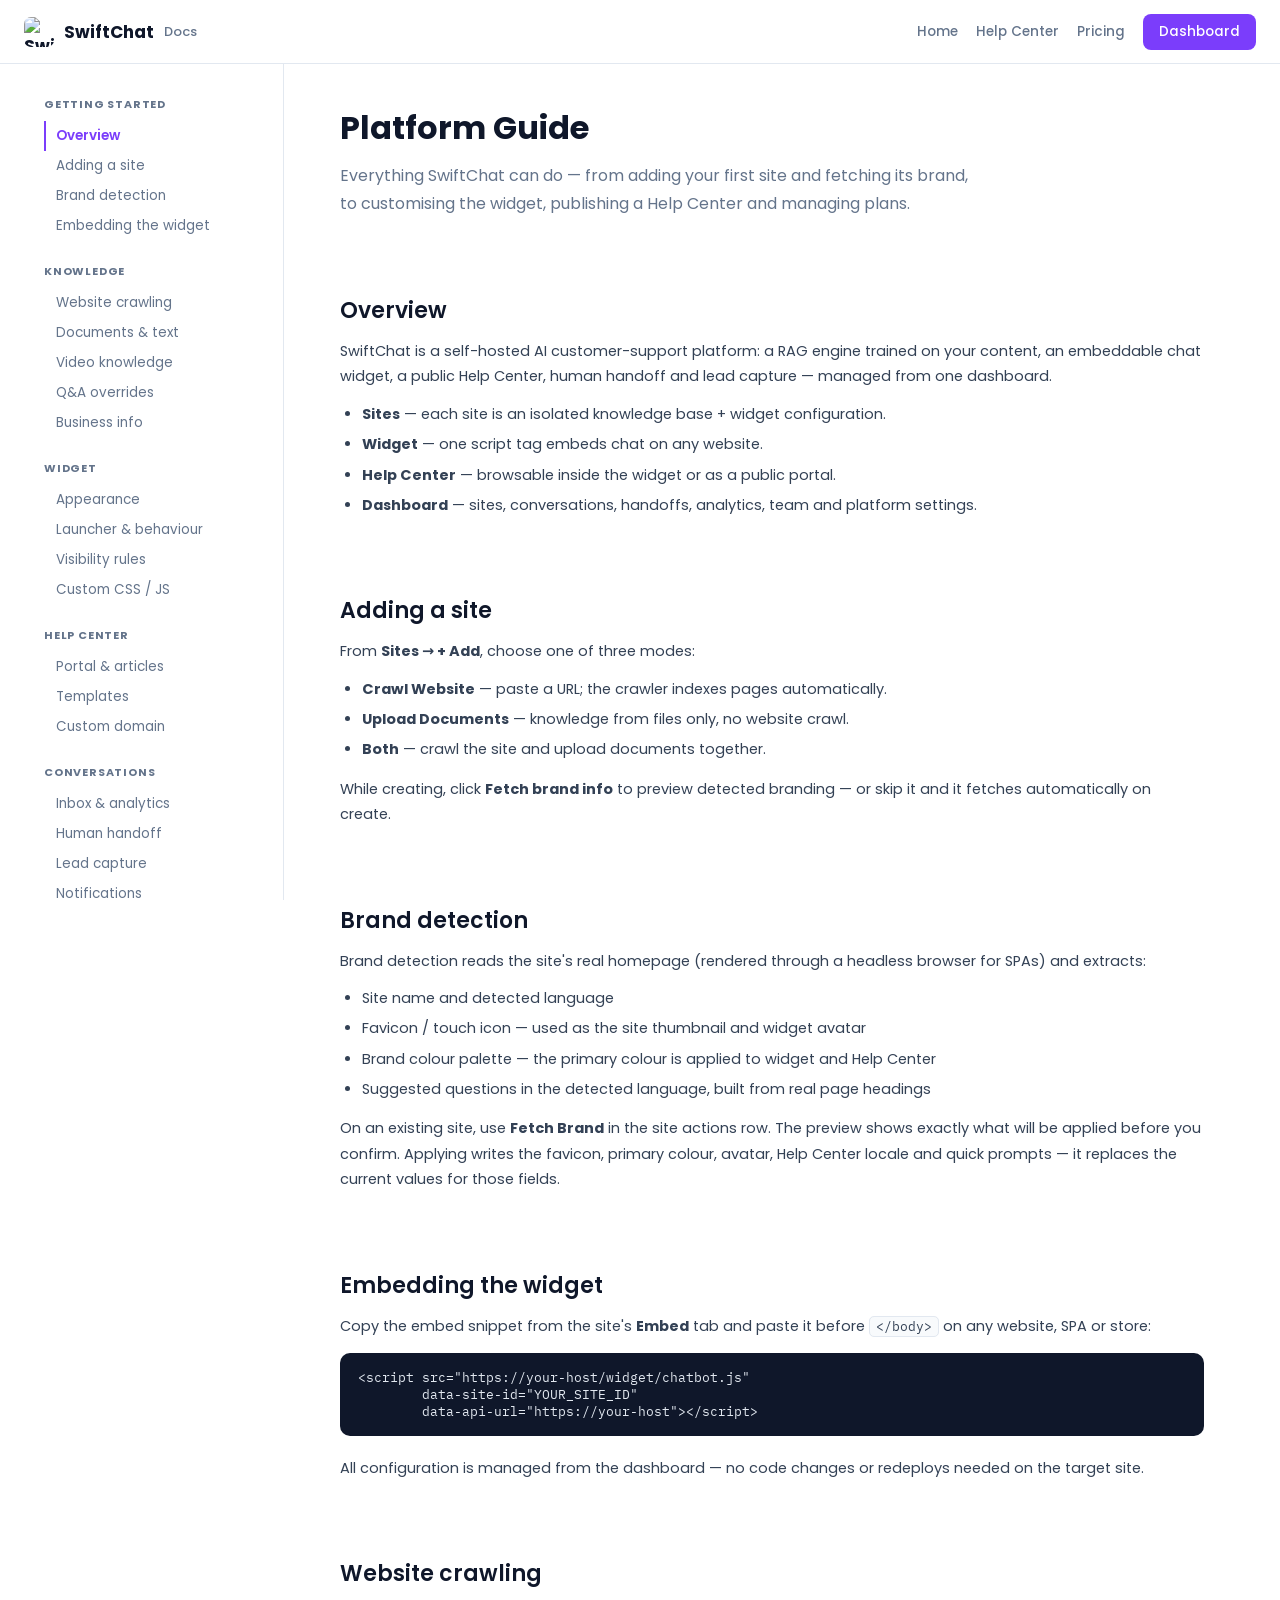
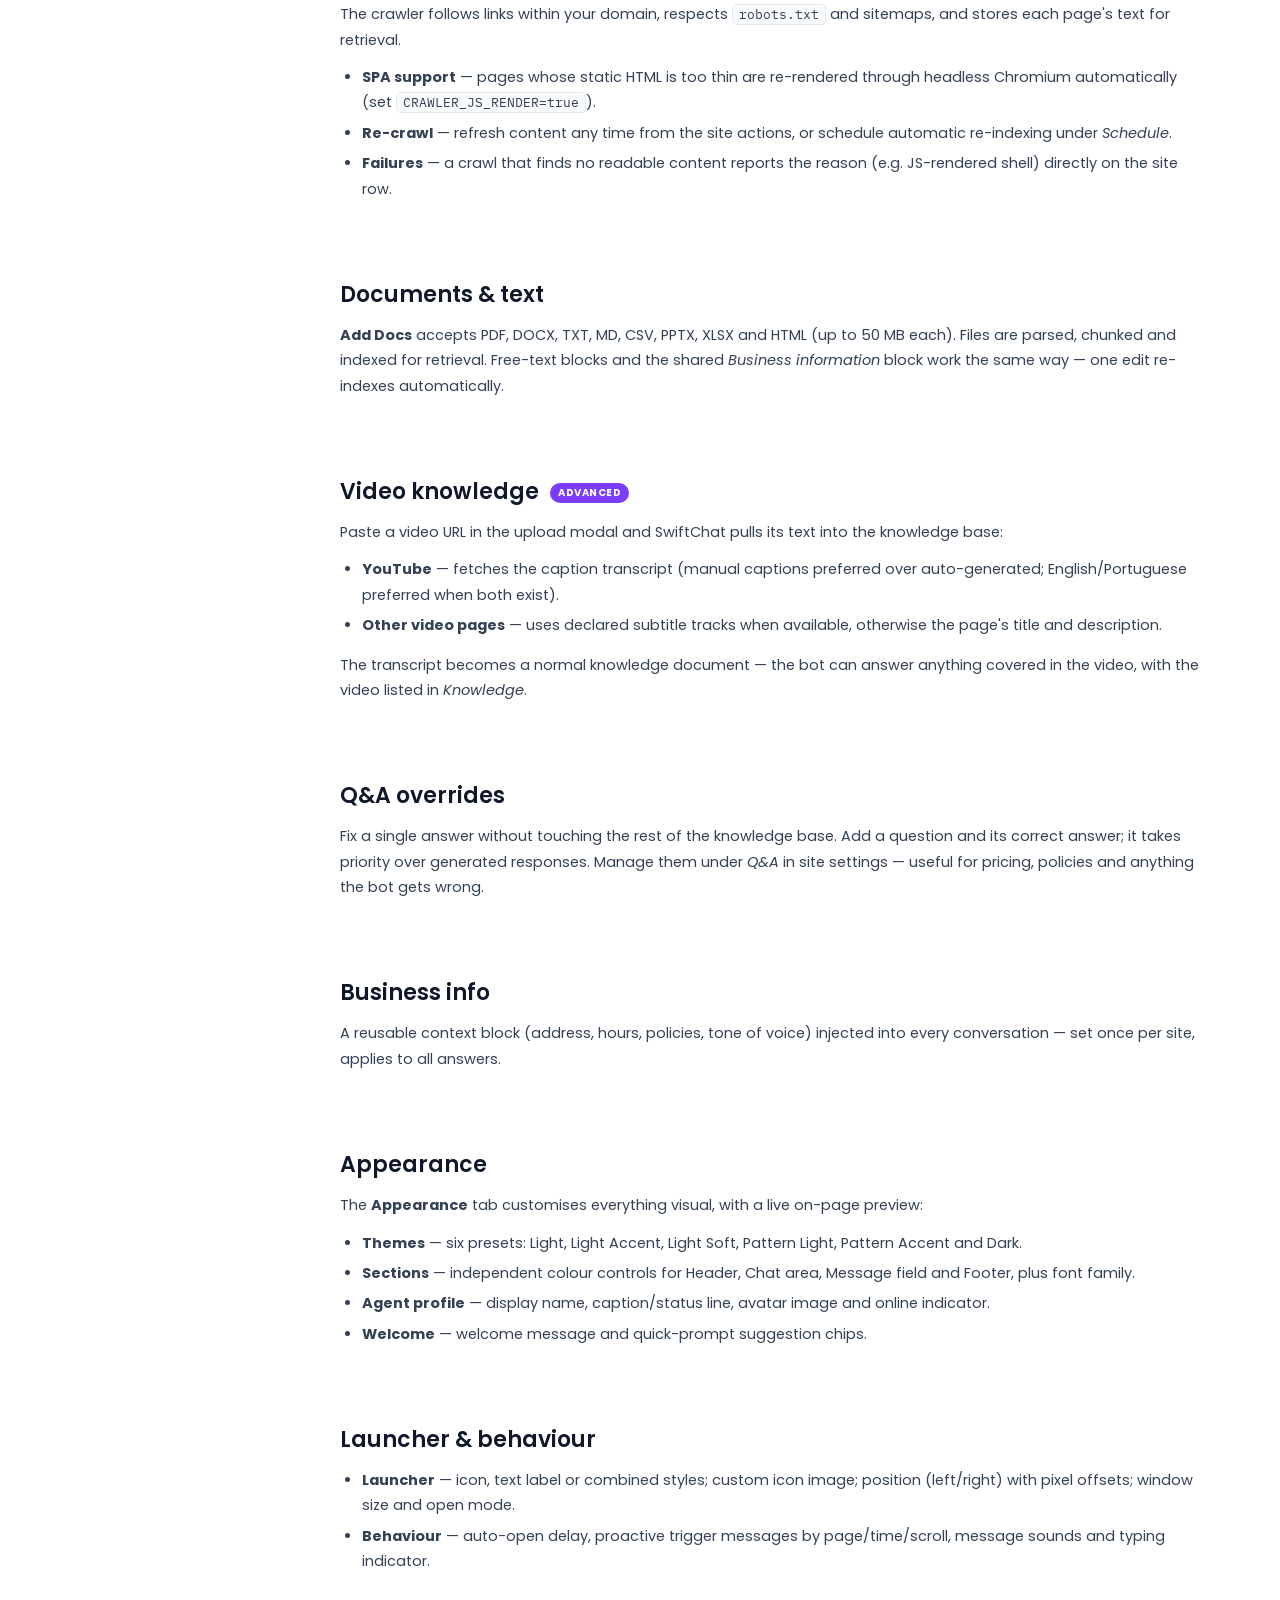
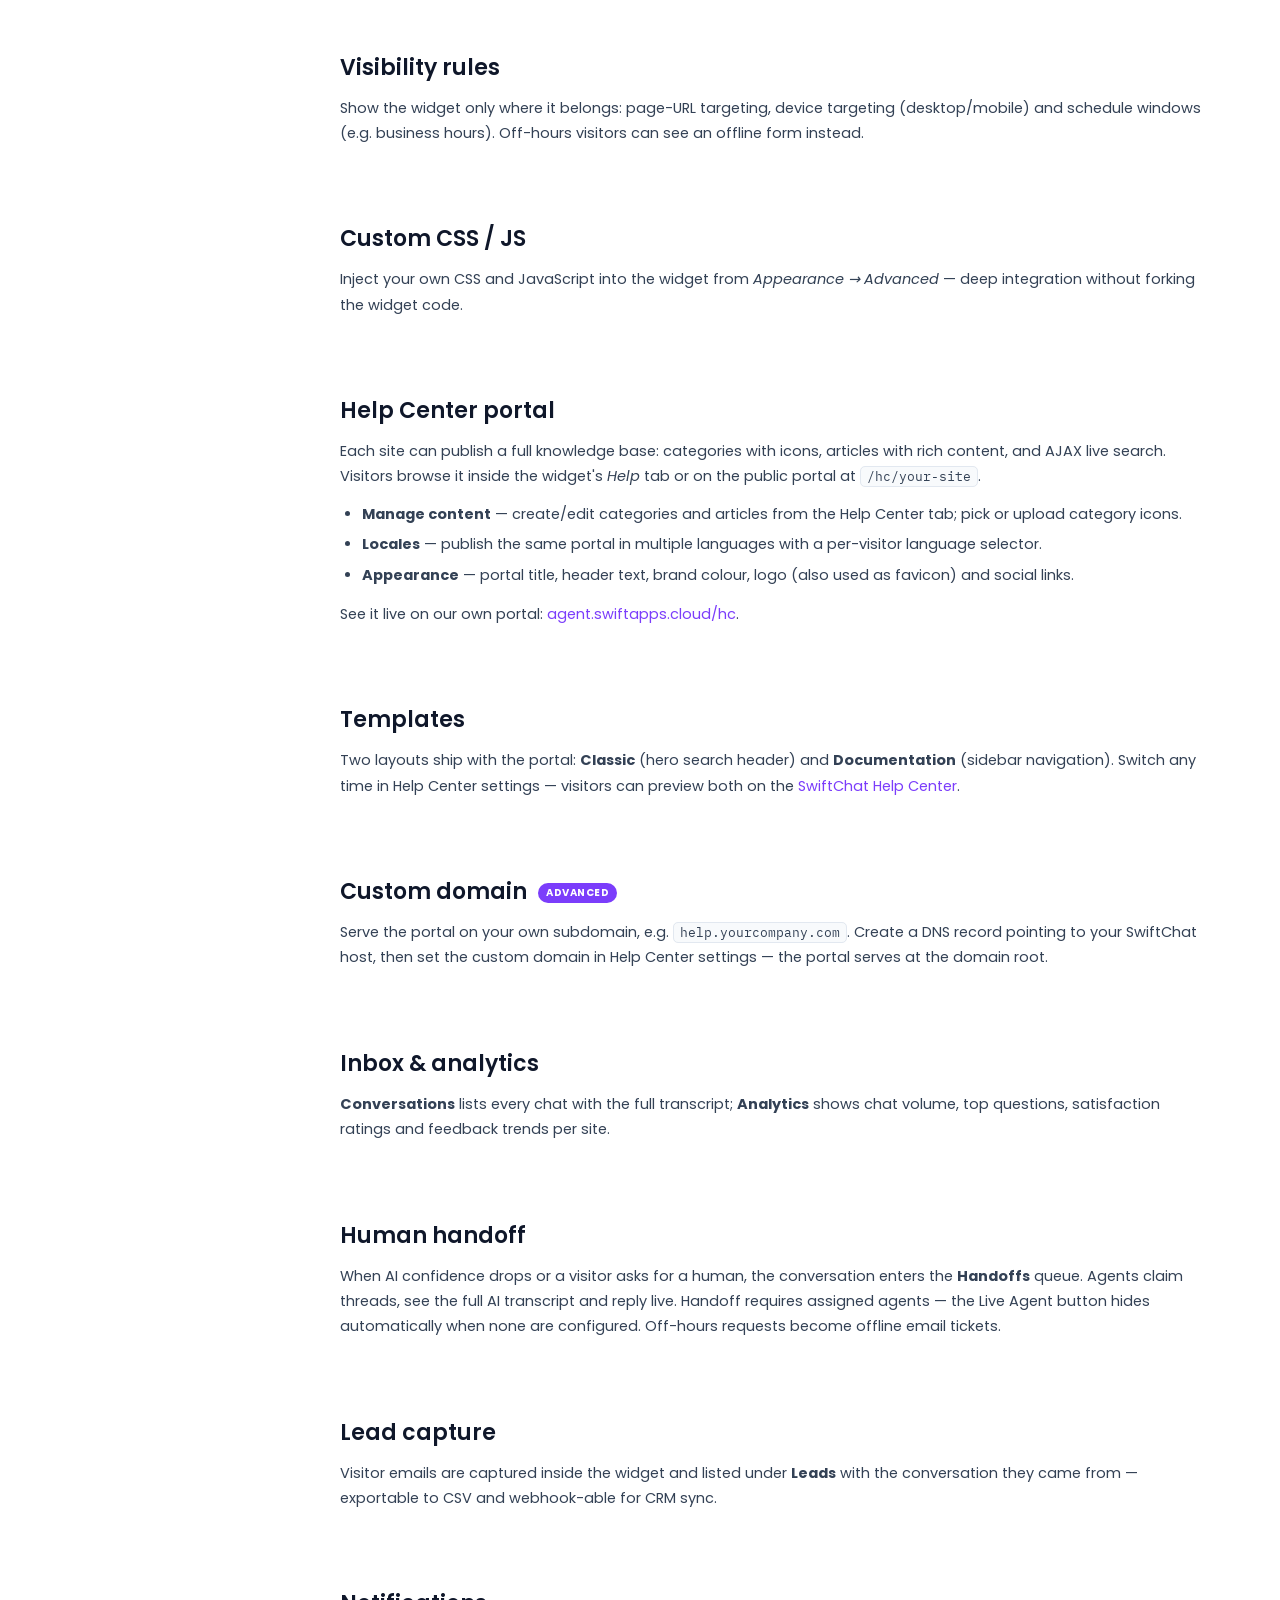
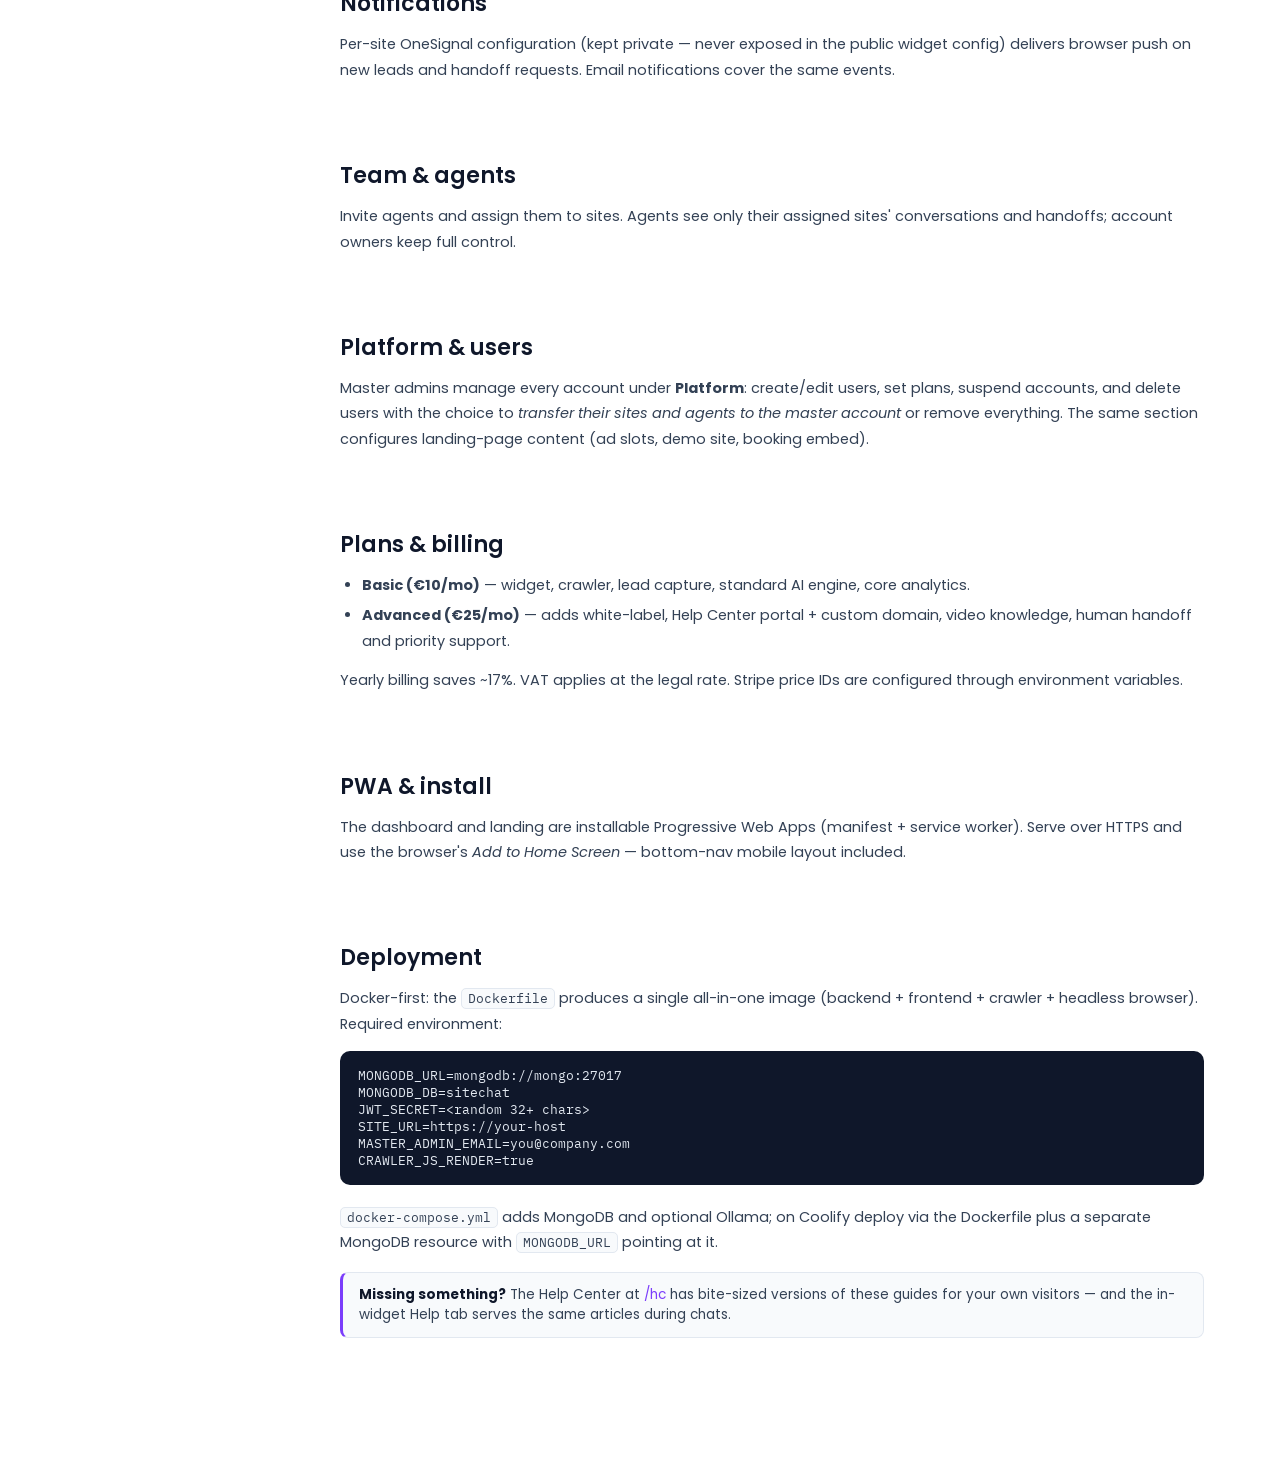
==== frontend/docs.html @ 42290d52 "Link previews, video knowledge, pt-PT landing, /hc + /docs - Widget: WhatsApp-style link preview car" ====
<!DOCTYPE html>
<html lang="en">
<head>
  <meta charset="UTF-8">
  <meta name="viewport" content="width=device-width, initial-scale=1.0">
  <title>SwiftChat Documentation — Platform Guide</title>
  <link rel="icon" href="/icons/favicon-32.png">
  <link rel="preconnect" href="https://fonts.googleapis.com">
  <link href="https://fonts.googleapis.com/css2?family=Poppins:wght@400;500;600;700&family=IBM+Plex+Mono:wght@400;500&display=swap" rel="stylesheet">
  <style>
    :root {
      --brand: #7B3DFB; --ink: #0f172a; --muted: #64748b; --border: #e2e8f0;
      --bg: #ffffff; --soft: #f8fafc; --card: #ffffff;
    }
    * { margin: 0; padding: 0; box-sizing: border-box; }
    html { scroll-behavior: smooth; scroll-padding-top: 84px; }
    body { font-family: 'Poppins', system-ui, sans-serif; color: var(--ink); background: var(--bg); }
    a { color: var(--brand); text-decoration: none; }
    code { font-family: 'IBM Plex Mono', monospace; font-size: .88em; background: var(--soft); border: 1px solid var(--border); padding: 1px 6px; border-radius: 5px; }
    pre { font-family: 'IBM Plex Mono', monospace; font-size: 13px; background: #0f172a; color: #e2e8f0; padding: 16px 18px; border-radius: 10px; overflow-x: auto; margin: 14px 0 20px; }
    pre code { background: none; border: none; padding: 0; color: inherit; }

    .docs-topbar { position: fixed; top: 0; left: 0; right: 0; height: 64px; z-index: 50; display: flex; align-items: center; gap: 16px; padding: 0 24px; background: rgba(255,255,255,.85); backdrop-filter: blur(12px); border-bottom: 1px solid var(--border); }
    .docs-logo { display: flex; align-items: center; gap: 10px; font-weight: 700; font-size: 17px; color: var(--ink); }
    .docs-logo img { width: 30px; height: 30px; border-radius: 7px; }
    .docs-topbar nav { margin-left: auto; display: flex; gap: 18px; align-items: center; }
    .docs-topbar nav a { font-size: 13.5px; font-weight: 500; color: var(--muted); }
    .docs-topbar nav a:hover { color: var(--ink); }
    .btn { display: inline-flex; align-items: center; padding: 8px 16px; border-radius: 8px; font-size: 13.5px; font-weight: 600; }
    .btn-primary { background: var(--brand); color: #fff !important; }
    .docs-nav-toggle { display: none; margin-left: auto; width: 40px; height: 40px; border: 1px solid var(--border); border-radius: 8px; background: #fff; cursor: pointer; }
    .docs-nav-toggle span { display: block; width: 18px; height: 2px; background: var(--ink); margin: 3.5px auto; border-radius: 2px; }

    .docs-layout { display: flex; max-width: 1240px; margin: 64px auto 0; }
    .docs-side { width: 264px; flex-shrink: 0; position: sticky; top: 64px; height: calc(100vh - 64px); overflow-y: auto; padding: 32px 20px 60px 24px; border-right: 1px solid var(--border); }
    .docs-side h4 { font-size: 11px; font-weight: 700; text-transform: uppercase; letter-spacing: .8px; color: var(--muted); margin: 22px 0 8px; }
    .docs-side h4:first-child { margin-top: 0; }
    .docs-side a { display: block; font-size: 13.5px; color: var(--muted); padding: 5px 10px; border-radius: 6px; border-left: 2px solid transparent; }
    .docs-side a:hover { color: var(--ink); background: var(--soft); }
    .docs-side a.active { color: var(--brand); font-weight: 600; border-left-color: var(--brand); border-radius: 0 6px 6px 0; }

    .docs-main { flex: 1; min-width: 0; padding: 40px 56px 120px; }
    .docs-main h1 { font-size: 32px; font-weight: 700; margin-bottom: 10px; }
    .docs-main .docs-lead { font-size: 16px; color: var(--muted); margin-bottom: 48px; max-width: 640px; }
    .docs-main h2 { font-size: 22px; font-weight: 600; margin: 56px 0 12px; padding-top: 20px; }
    .docs-main h3 { font-size: 16.5px; font-weight: 600; margin: 28px 0 8px; }
    .docs-main p, .docs-main li { font-size: 14.5px; line-height: 1.75; color: #334155; }
    .docs-main p { margin-bottom: 12px; }
    .docs-main ul, .docs-main ol { margin: 0 0 14px 22px; }
    .docs-main li { margin-bottom: 5px; }
    .docs-callout { border: 1px solid var(--border); border-left: 3px solid var(--brand); background: var(--soft); border-radius: 8px; padding: 12px 16px; font-size: 13.5px; color: #334155; margin: 16px 0; }
    .docs-callout b { color: var(--ink); }
    .plan-tag { display: inline-block; font-size: 10px; font-weight: 700; text-transform: uppercase; letter-spacing: .5px; background: var(--brand); color: #fff; padding: 2px 8px; border-radius: 99px; vertical-align: middle; margin-left: 6px; }

    @media (max-width: 960px) {
      .docs-side { position: fixed; z-index: 60; top: 64px; left: 0; bottom: 0; width: 280px; background: #fff; transform: translateX(-100%); transition: transform .25s ease; box-shadow: 4px 0 24px rgba(0,0,0,.08); }
      .docs-side.open { transform: none; }
      .docs-nav-toggle { display: block; }
      .docs-topbar nav { display: none; }
      .docs-main { padding: 32px 22px 100px; }
    }
  </style>
</head>
<body>
  <header class="docs-topbar">
    <a class="docs-logo" href="/"><img src="/icons/icon-192.png" alt="SwiftChat"> SwiftChat <span style="font-weight:500;color:var(--muted);font-size:13px">Docs</span></a>
    <button class="docs-nav-toggle" id="docs-nav-toggle" aria-label="Toggle navigation"><span></span><span></span><span></span></button>
    <nav>
      <a href="/">Home</a>
      <a href="/hc">Help Center</a>
      <a href="/#pricing">Pricing</a>
      <a href="/login" class="btn btn-primary">Dashboard</a>
    </nav>
  </header>

  <div class="docs-layout">
    <aside class="docs-side" id="docs-side">
      <h4>Getting Started</h4>
      <a href="#overview">Overview</a>
      <a href="#adding-a-site">Adding a site</a>
      <a href="#brand-detection">Brand detection</a>
      <a href="#embedding">Embedding the widget</a>
      <h4>Knowledge</h4>
      <a href="#crawling">Website crawling</a>
      <a href="#documents">Documents &amp; text</a>
      <a href="#video-knowledge">Video knowledge</a>
      <a href="#qa-overrides">Q&amp;A overrides</a>
      <a href="#business-info">Business info</a>
      <h4>Widget</h4>
      <a href="#appearance">Appearance</a>
      <a href="#launcher">Launcher &amp; behaviour</a>
      <a href="#visibility">Visibility rules</a>
      <a href="#custom-css-js">Custom CSS / JS</a>
      <h4>Help Center</h4>
      <a href="#help-center">Portal &amp; articles</a>
      <a href="#hc-templates">Templates</a>
      <a href="#custom-domain">Custom domain</a>
      <h4>Conversations</h4>
      <a href="#inbox">Inbox &amp; analytics</a>
      <a href="#handoff">Human handoff</a>
      <a href="#leads">Lead capture</a>
      <a href="#notifications">Notifications</a>
      <h4>Administration</h4>
      <a href="#team">Team &amp; agents</a>
      <a href="#platform">Platform &amp; users</a>
      <a href="#plans-billing">Plans &amp; billing</a>
      <a href="#pwa">PWA &amp; install</a>
      <a href="#deployment">Deployment</a>
    </aside>

    <main class="docs-main">
      <h1>Platform Guide</h1>
      <p class="docs-lead">Everything SwiftChat can do — from adding your first site and fetching its brand, to customising the widget, publishing a Help Center and managing plans.</p>

      <h2 id="overview">Overview</h2>
      <p>SwiftChat is a self-hosted AI customer-support platform: a RAG engine trained on your content, an embeddable chat widget, a public Help Center, human handoff and lead capture — managed from one dashboard.</p>
      <ul>
        <li><strong>Sites</strong> — each site is an isolated knowledge base + widget configuration.</li>
        <li><strong>Widget</strong> — one script tag embeds chat on any website.</li>
        <li><strong>Help Center</strong> — browsable inside the widget or as a public portal.</li>
        <li><strong>Dashboard</strong> — sites, conversations, handoffs, analytics, team and platform settings.</li>
      </ul>

      <h2 id="adding-a-site">Adding a site</h2>
      <p>From <strong>Sites → + Add</strong>, choose one of three modes:</p>
      <ul>
        <li><strong>Crawl Website</strong> — paste a URL; the crawler indexes pages automatically.</li>
        <li><strong>Upload Documents</strong> — knowledge from files only, no website crawl.</li>
        <li><strong>Both</strong> — crawl the site and upload documents together.</li>
      </ul>
      <p>While creating, click <strong>Fetch brand info</strong> to preview detected branding — or skip it and it fetches automatically on create.</p>

      <h2 id="brand-detection">Brand detection</h2>
      <p>Brand detection reads the site's real homepage (rendered through a headless browser for SPAs) and extracts:</p>
      <ul>
        <li>Site name and detected language</li>
        <li>Favicon / touch icon — used as the site thumbnail and widget avatar</li>
        <li>Brand colour palette — the primary colour is applied to widget and Help Center</li>
        <li>Suggested questions in the detected language, built from real page headings</li>
      </ul>
      <p>On an existing site, use <strong>Fetch Brand</strong> in the site actions row. The preview shows exactly what will be applied before you confirm. Applying writes the favicon, primary colour, avatar, Help Center locale and quick prompts — it replaces the current values for those fields.</p>

      <h2 id="embedding">Embedding the widget</h2>
      <p>Copy the embed snippet from the site's <strong>Embed</strong> tab and paste it before <code>&lt;/body&gt;</code> on any website, SPA or store:</p>
      <pre>&lt;script src="https://your-host/widget/chatbot.js"
        data-site-id="YOUR_SITE_ID"
        data-api-url="https://your-host"&gt;&lt;/script&gt;</pre>
      <p>All configuration is managed from the dashboard — no code changes or redeploys needed on the target site.</p>

      <h2 id="crawling">Website crawling</h2>
      <p>The crawler follows links within your domain, respects <code>robots.txt</code> and sitemaps, and stores each page's text for retrieval.</p>
      <ul>
        <li><strong>SPA support</strong> — pages whose static HTML is too thin are re-rendered through headless Chromium automatically (set <code>CRAWLER_JS_RENDER=true</code>).</li>
        <li><strong>Re-crawl</strong> — refresh content any time from the site actions, or schedule automatic re-indexing under <em>Schedule</em>.</li>
        <li><strong>Failures</strong> — a crawl that finds no readable content reports the reason (e.g. JS-rendered shell) directly on the site row.</li>
      </ul>

      <h2 id="documents">Documents &amp; text</h2>
      <p><strong>Add Docs</strong> accepts PDF, DOCX, TXT, MD, CSV, PPTX, XLSX and HTML (up to 50&nbsp;MB each). Files are parsed, chunked and indexed for retrieval. Free-text blocks and the shared <em>Business information</em> block work the same way — one edit re-indexes automatically.</p>

      <h2 id="video-knowledge">Video knowledge <span class="plan-tag">Advanced</span></h2>
      <p>Paste a video URL in the upload modal and SwiftChat pulls its text into the knowledge base:</p>
      <ul>
        <li><strong>YouTube</strong> — fetches the caption transcript (manual captions preferred over auto-generated; English/Portuguese preferred when both exist).</li>
        <li><strong>Other video pages</strong> — uses declared subtitle tracks when available, otherwise the page's title and description.</li>
      </ul>
      <p>The transcript becomes a normal knowledge document — the bot can answer anything covered in the video, with the video listed in <em>Knowledge</em>.</p>

      <h2 id="qa-overrides">Q&amp;A overrides</h2>
      <p>Fix a single answer without touching the rest of the knowledge base. Add a question and its correct answer; it takes priority over generated responses. Manage them under <em>Q&amp;A</em> in site settings — useful for pricing, policies and anything the bot gets wrong.</p>

      <h2 id="business-info">Business info</h2>
      <p>A reusable context block (address, hours, policies, tone of voice) injected into every conversation — set once per site, applies to all answers.</p>

      <h2 id="appearance">Appearance</h2>
      <p>The <strong>Appearance</strong> tab customises everything visual, with a live on-page preview:</p>
      <ul>
        <li><strong>Themes</strong> — six presets: Light, Light Accent, Light Soft, Pattern Light, Pattern Accent and Dark.</li>
        <li><strong>Sections</strong> — independent colour controls for Header, Chat area, Message field and Footer, plus font family.</li>
        <li><strong>Agent profile</strong> — display name, caption/status line, avatar image and online indicator.</li>
        <li><strong>Welcome</strong> — welcome message and quick-prompt suggestion chips.</li>
      </ul>

      <h2 id="launcher">Launcher &amp; behaviour</h2>
      <ul>
        <li><strong>Launcher</strong> — icon, text label or combined styles; custom icon image; position (left/right) with pixel offsets; window size and open mode.</li>
        <li><strong>Behaviour</strong> — auto-open delay, proactive trigger messages by page/time/scroll, message sounds and typing indicator.</li>
      </ul>

      <h2 id="visibility">Visibility rules</h2>
      <p>Show the widget only where it belongs: page-URL targeting, device targeting (desktop/mobile) and schedule windows (e.g. business hours). Off-hours visitors can see an offline form instead.</p>

      <h2 id="custom-css-js">Custom CSS / JS</h2>
      <p>Inject your own CSS and JavaScript into the widget from <em>Appearance → Advanced</em> — deep integration without forking the widget code.</p>

      <h2 id="help-center">Help Center portal</h2>
      <p>Each site can publish a full knowledge base: categories with icons, articles with rich content, and AJAX live search. Visitors browse it inside the widget's <em>Help</em> tab or on the public portal at <code>/hc/your-site</code>.</p>
      <ul>
        <li><strong>Manage content</strong> — create/edit categories and articles from the Help Center tab; pick or upload category icons.</li>
        <li><strong>Locales</strong> — publish the same portal in multiple languages with a per-visitor language selector.</li>
        <li><strong>Appearance</strong> — portal title, header text, brand colour, logo (also used as favicon) and social links.</li>
      </ul>
      <p>See it live on our own portal: <a href="/hc">agent.swiftapps.cloud/hc</a>.</p>

      <h2 id="hc-templates">Templates</h2>
      <p>Two layouts ship with the portal: <strong>Classic</strong> (hero search header) and <strong>Documentation</strong> (sidebar navigation). Switch any time in Help Center settings — visitors can preview both on the <a href="/hc">SwiftChat Help Center</a>.</p>

      <h2 id="custom-domain">Custom domain <span class="plan-tag">Advanced</span></h2>
      <p>Serve the portal on your own subdomain, e.g. <code>help.yourcompany.com</code>. Create a DNS record pointing to your SwiftChat host, then set the custom domain in Help Center settings — the portal serves at the domain root.</p>

      <h2 id="inbox">Inbox &amp; analytics</h2>
      <p><strong>Conversations</strong> lists every chat with the full transcript; <strong>Analytics</strong> shows chat volume, top questions, satisfaction ratings and feedback trends per site.</p>

      <h2 id="handoff">Human handoff</h2>
      <p>When AI confidence drops or a visitor asks for a human, the conversation enters the <strong>Handoffs</strong> queue. Agents claim threads, see the full AI transcript and reply live. Handoff requires assigned agents — the Live Agent button hides automatically when none are configured. Off-hours requests become offline email tickets.</p>

      <h2 id="leads">Lead capture</h2>
      <p>Visitor emails are captured inside the widget and listed under <strong>Leads</strong> with the conversation they came from — exportable to CSV and webhook-able for CRM sync.</p>

      <h2 id="notifications">Notifications</h2>
      <p>Per-site OneSignal configuration (kept private — never exposed in the public widget config) delivers browser push on new leads and handoff requests. Email notifications cover the same events.</p>

      <h2 id="team">Team &amp; agents</h2>
      <p>Invite agents and assign them to sites. Agents see only their assigned sites' conversations and handoffs; account owners keep full control.</p>

      <h2 id="platform">Platform &amp; users</h2>
      <p>Master admins manage every account under <strong>Platform</strong>: create/edit users, set plans, suspend accounts, and delete users with the choice to <em>transfer their sites and agents to the master account</em> or remove everything. The same section configures landing-page content (ad slots, demo site, booking embed).</p>

      <h2 id="plans-billing">Plans &amp; billing</h2>
      <ul>
        <li><strong>Basic (€10/mo)</strong> — widget, crawler, lead capture, standard AI engine, core analytics.</li>
        <li><strong>Advanced (€25/mo)</strong> — adds white-label, Help Center portal + custom domain, video knowledge, human handoff and priority support.</li>
      </ul>
      <p>Yearly billing saves ~17%. VAT applies at the legal rate. Stripe price IDs are configured through environment variables.</p>

      <h2 id="pwa">PWA &amp; install</h2>
      <p>The dashboard and landing are installable Progressive Web Apps (manifest + service worker). Serve over HTTPS and use the browser's <em>Add to Home Screen</em> — bottom-nav mobile layout included.</p>

      <h2 id="deployment">Deployment</h2>
      <p>Docker-first: the <code>Dockerfile</code> produces a single all-in-one image (backend + frontend + crawler + headless browser). Required environment:</p>
      <pre>MONGODB_URL=mongodb://mongo:27017
MONGODB_DB=sitechat
JWT_SECRET=&lt;random 32+ chars&gt;
SITE_URL=https://your-host
MASTER_ADMIN_EMAIL=you@company.com
CRAWLER_JS_RENDER=true</pre>
      <p><code>docker-compose.yml</code> adds MongoDB and optional Ollama; on Coolify deploy via the Dockerfile plus a separate MongoDB resource with <code>MONGODB_URL</code> pointing at it.</p>

      <div class="docs-callout"><b>Missing something?</b> The Help Center at <a href="/hc">/hc</a> has bite-sized versions of these guides for your own visitors — and the in-widget Help tab serves the same articles during chats.</div>
    </main>
  </div>

  <script>
    (function () {
      var side = document.getElementById('docs-side');
      document.getElementById('docs-nav-toggle').addEventListener('click', function () {
        side.classList.toggle('open');
      });
      side.querySelectorAll('a').forEach(function (a) {
        a.addEventListener('click', function () { side.classList.remove('open'); });
      });
      // scrollspy
      var links = Array.prototype.slice.call(side.querySelectorAll('a'));
      var heads = links.map(function (a) { return document.querySelector(a.getAttribute('href')); });
      function spy() {
        var pos = window.scrollY + 120, active = 0;
        heads.forEach(function (h, i) { if (h && h.offsetTop <= pos) active = i; });
        links.forEach(function (a, i) { a.classList.toggle('active', i === active); });
      }
      window.addEventListener('scroll', spy, { passive: true });
      spy();
    })();
  </script>
</body>
</html>
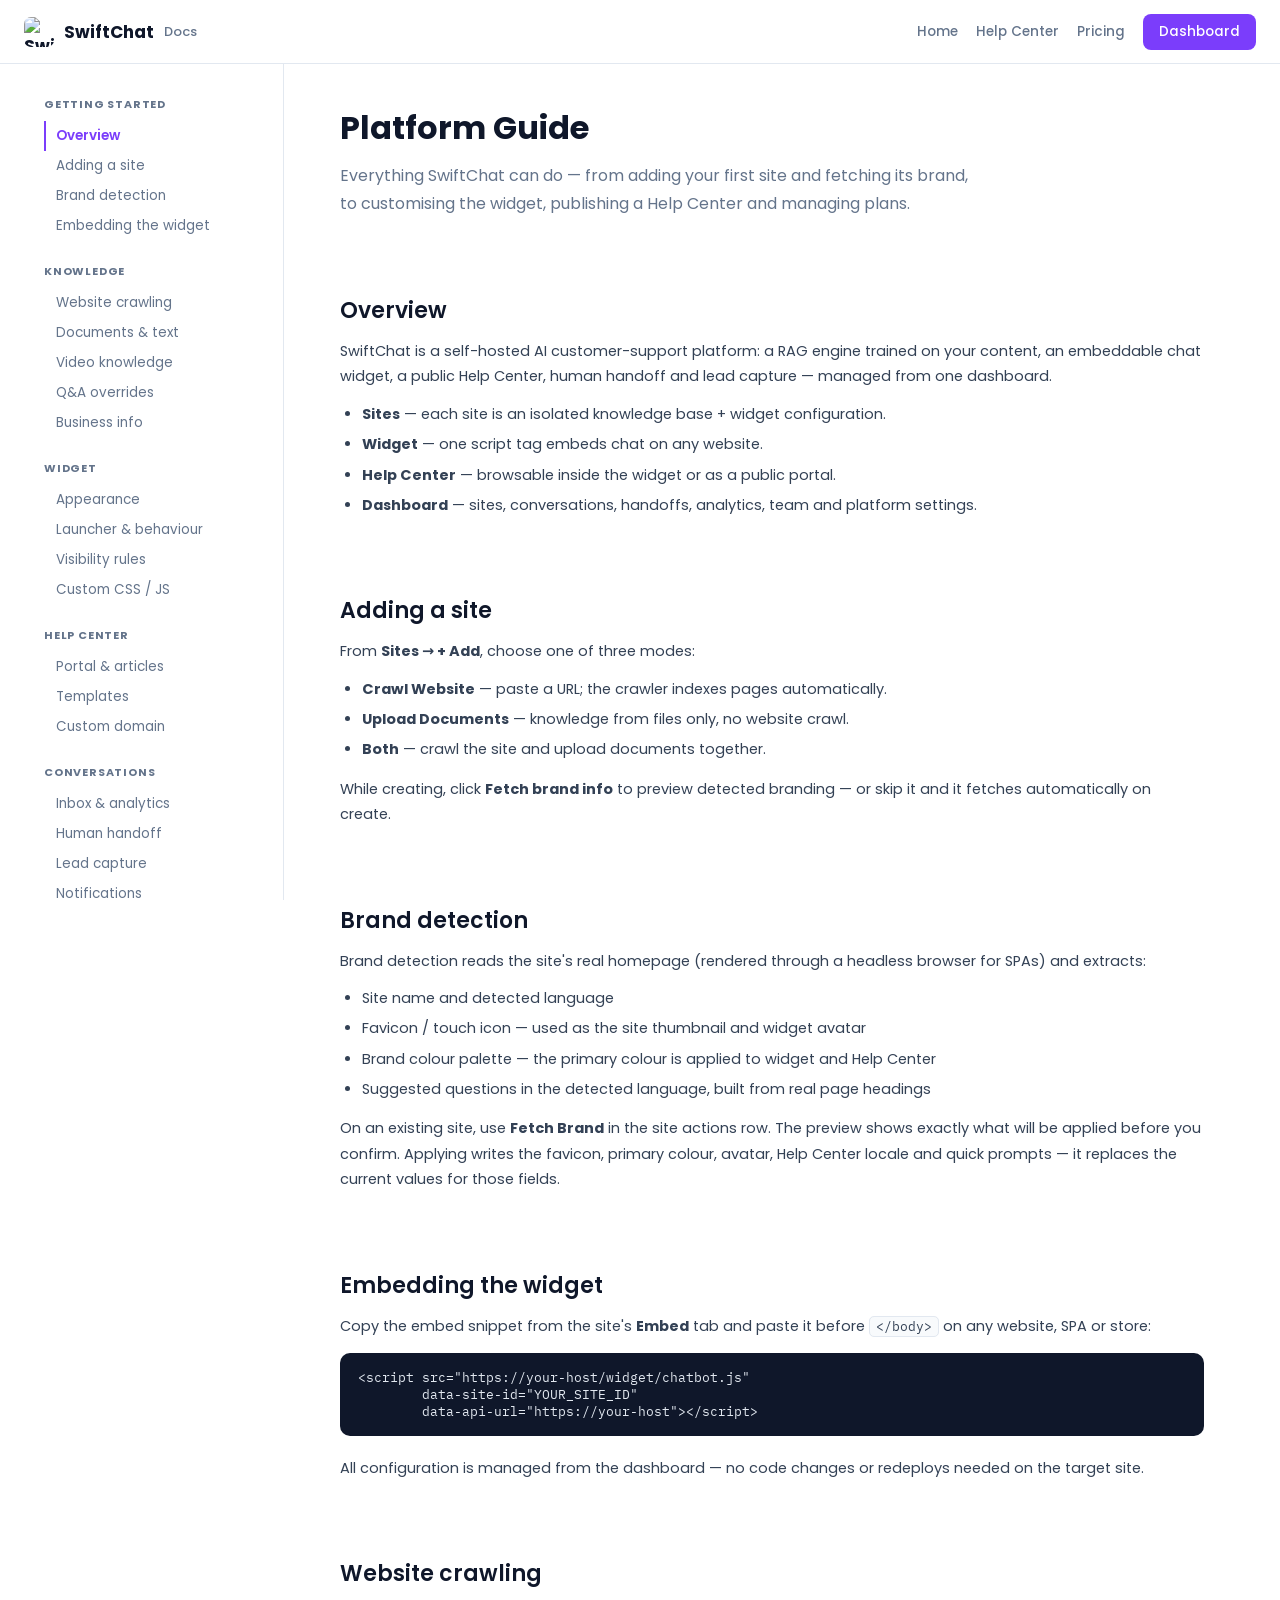
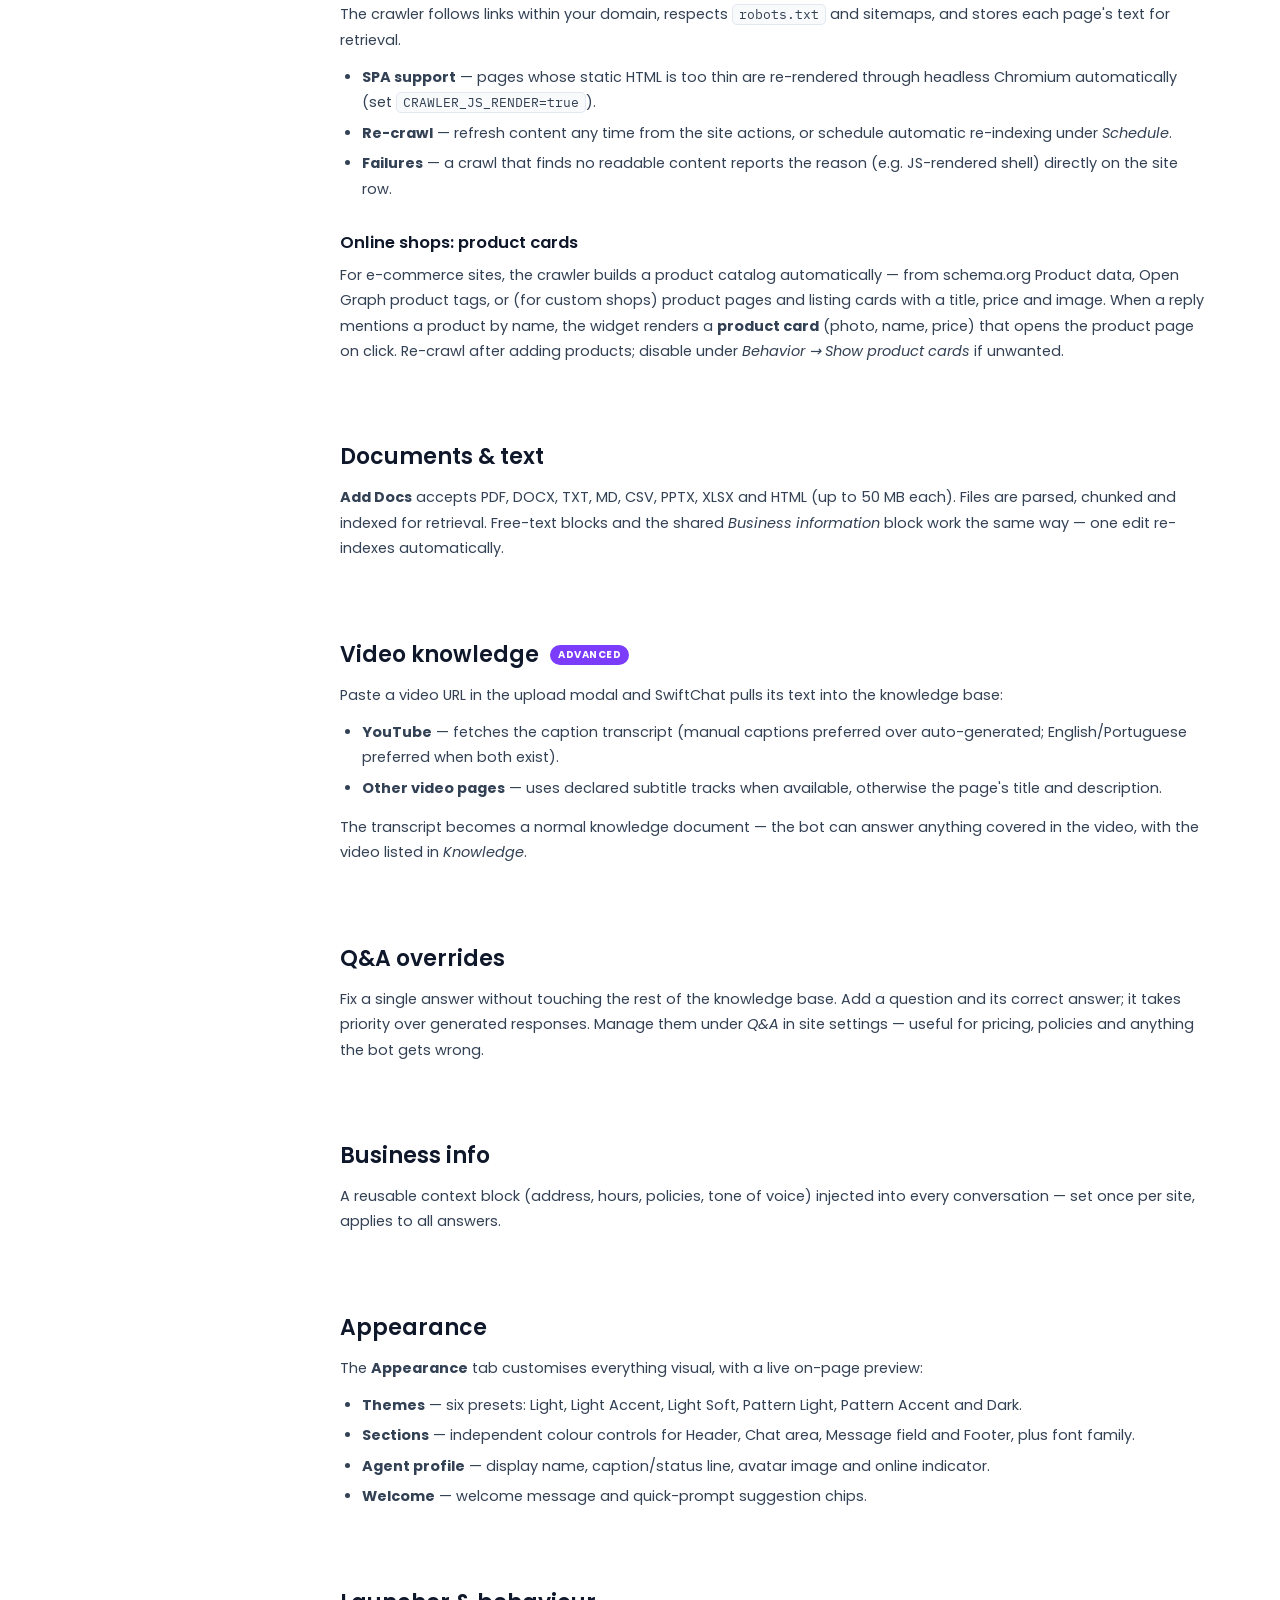
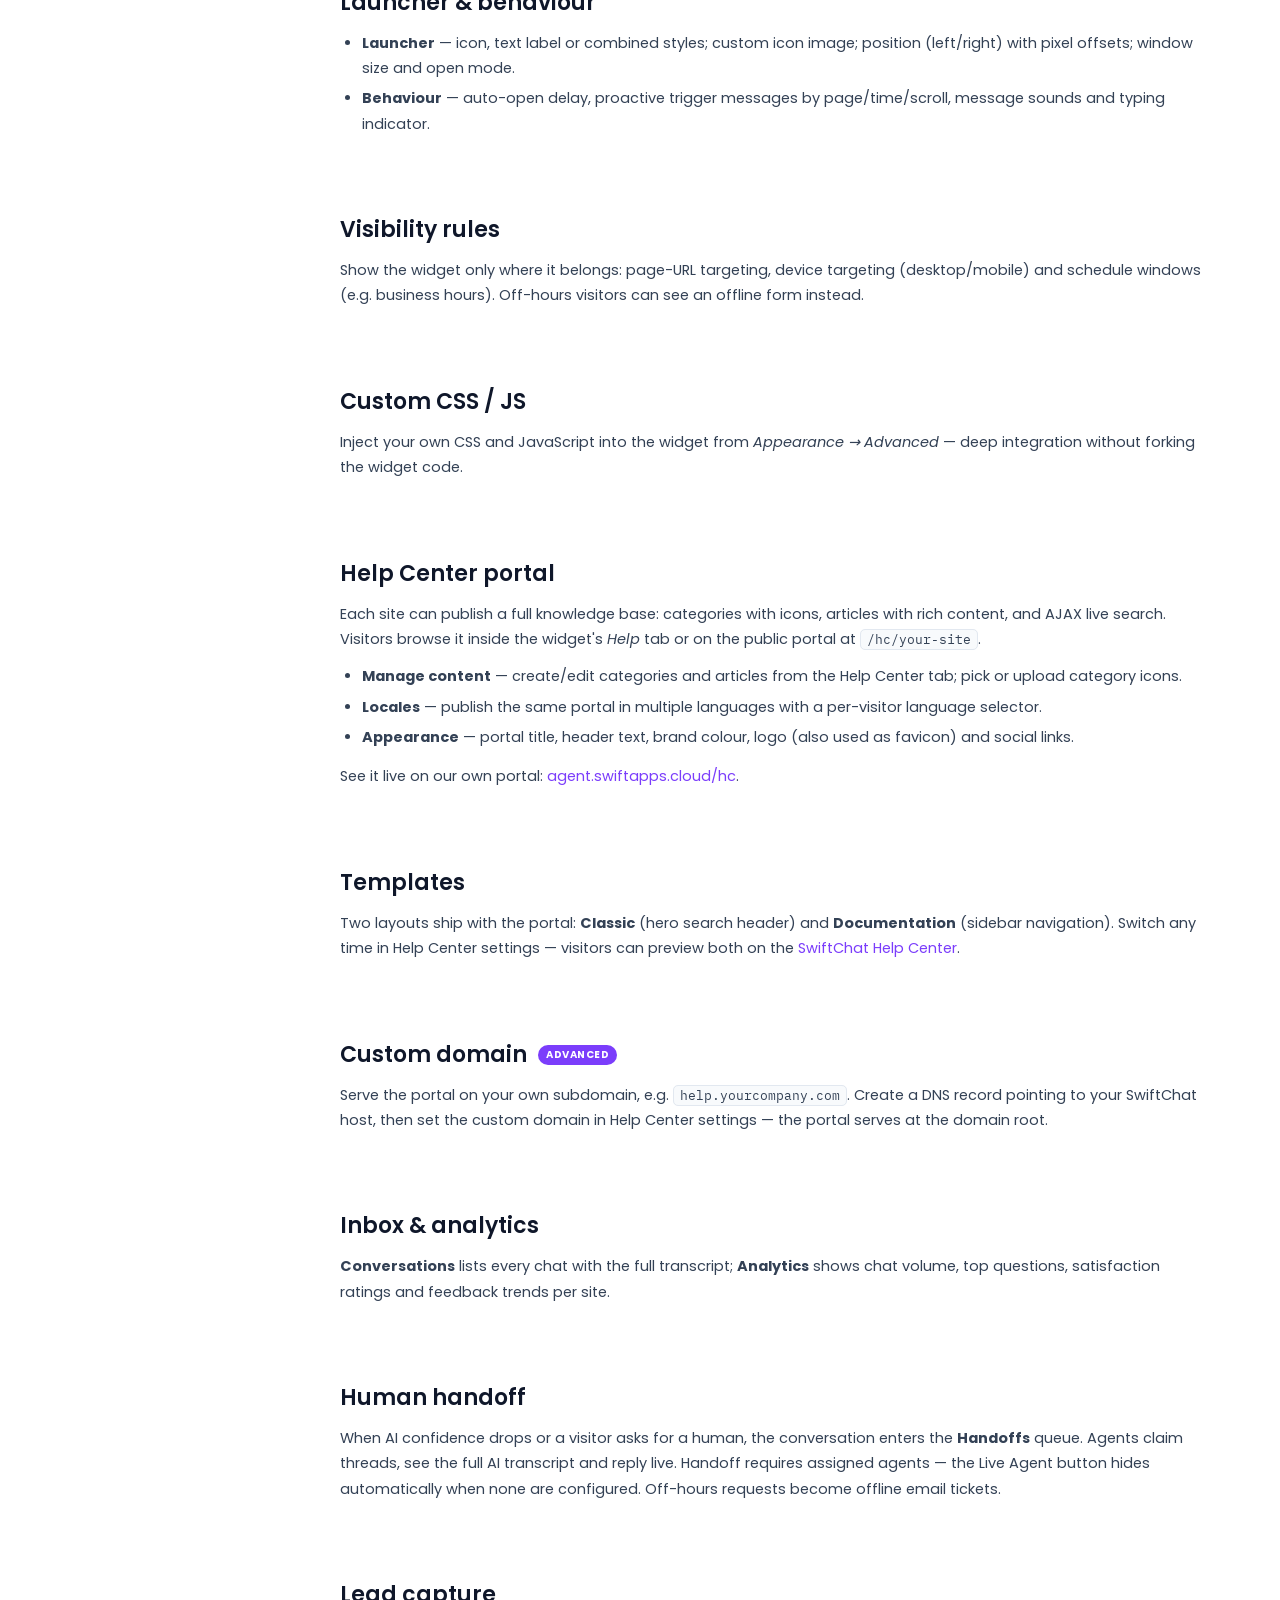
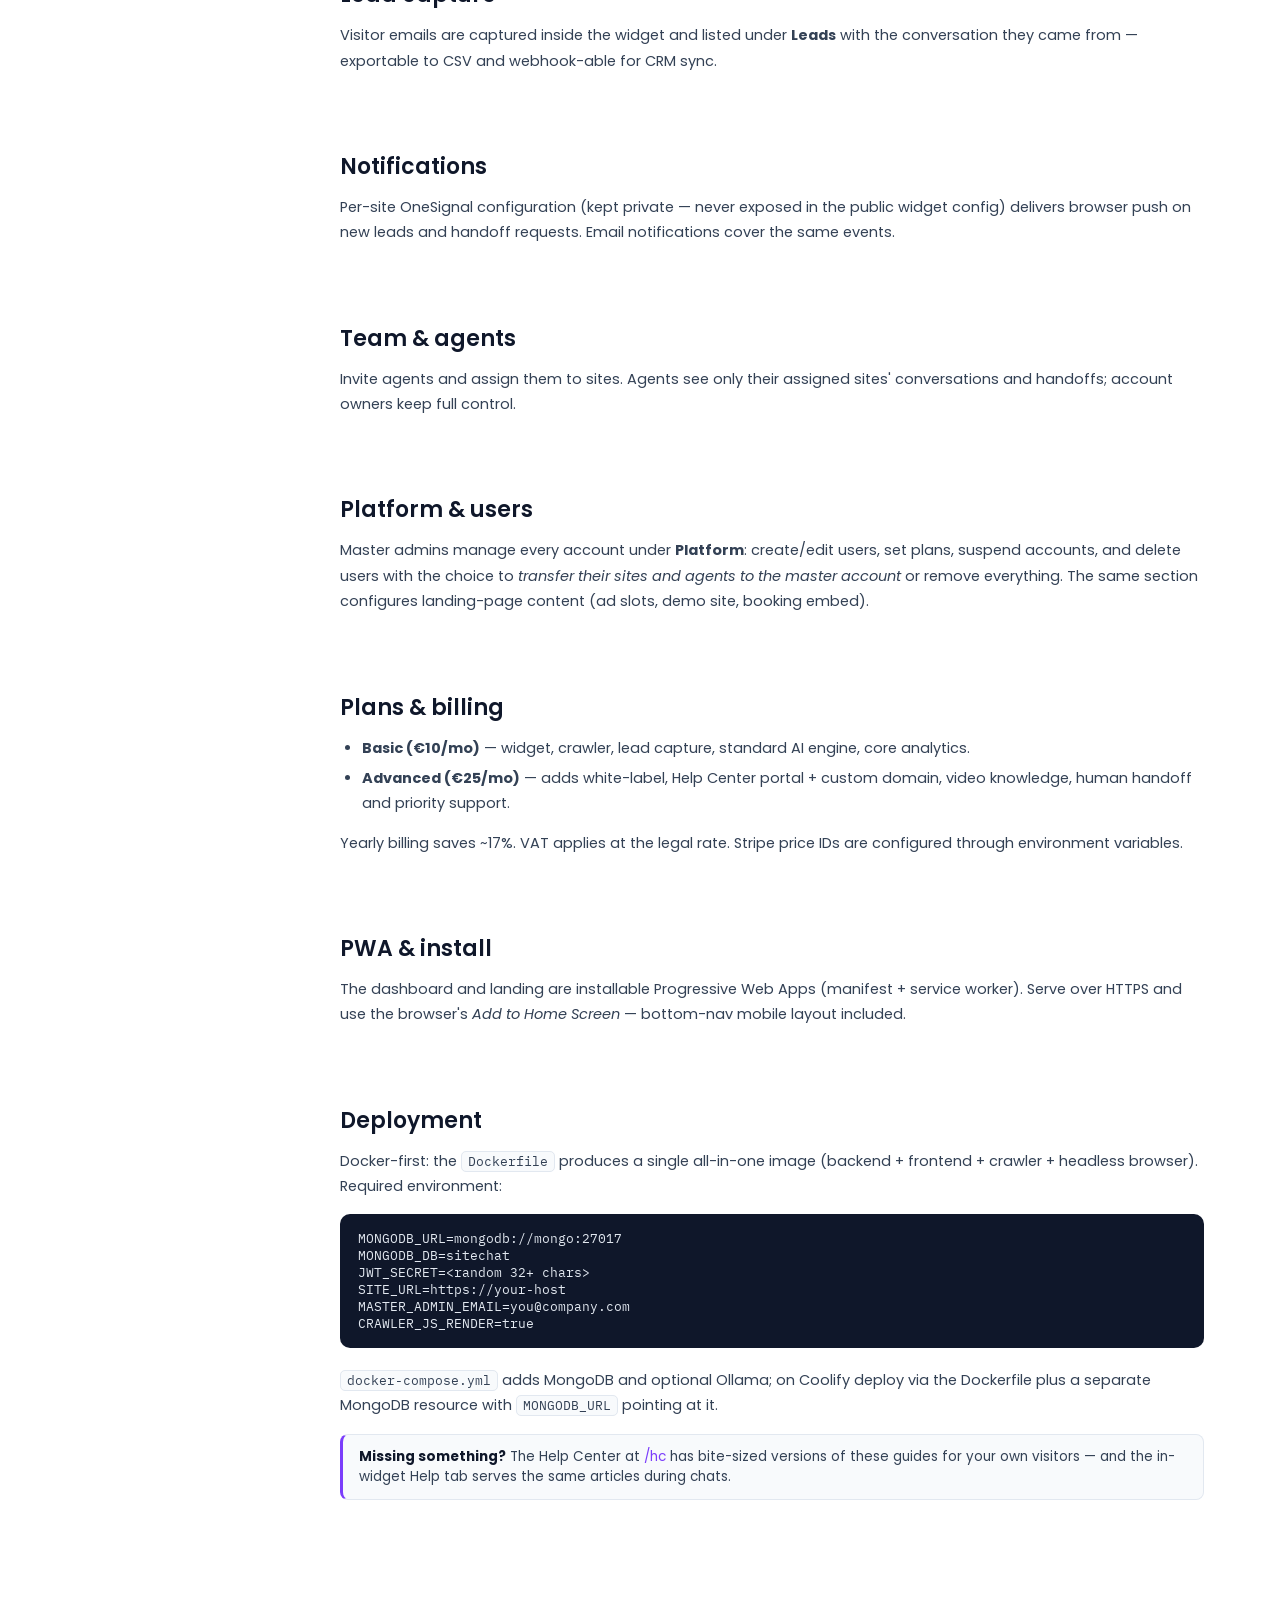
==== commit 850c2c99: "Product cards in chat replies for online shops - Crawler extracts products per page (schema.org JSON" ====
--- a/frontend/docs.html
+++ b/frontend/docs.html
@@ -155,6 +155,9 @@
         <li><strong>Failures</strong> — a crawl that finds no readable content reports the reason (e.g. JS-rendered shell) directly on the site row.</li>
       </ul>
 
+      <h3>Online shops: product cards</h3>
+      <p>For e-commerce sites, the crawler builds a product catalog automatically — from schema.org Product data, Open Graph product tags, or (for custom shops) product pages and listing cards with a title, price and image. When a reply mentions a product by name, the widget renders a <strong>product card</strong> (photo, name, price) that opens the product page on click. Re-crawl after adding products; disable under <em>Behavior → Show product cards</em> if unwanted.</p>
+
       <h2 id="documents">Documents &amp; text</h2>
       <p><strong>Add Docs</strong> accepts PDF, DOCX, TXT, MD, CSV, PPTX, XLSX and HTML (up to 50&nbsp;MB each). Files are parsed, chunked and indexed for retrieval. Free-text blocks and the shared <em>Business information</em> block work the same way — one edit re-indexes automatically.</p>
 
